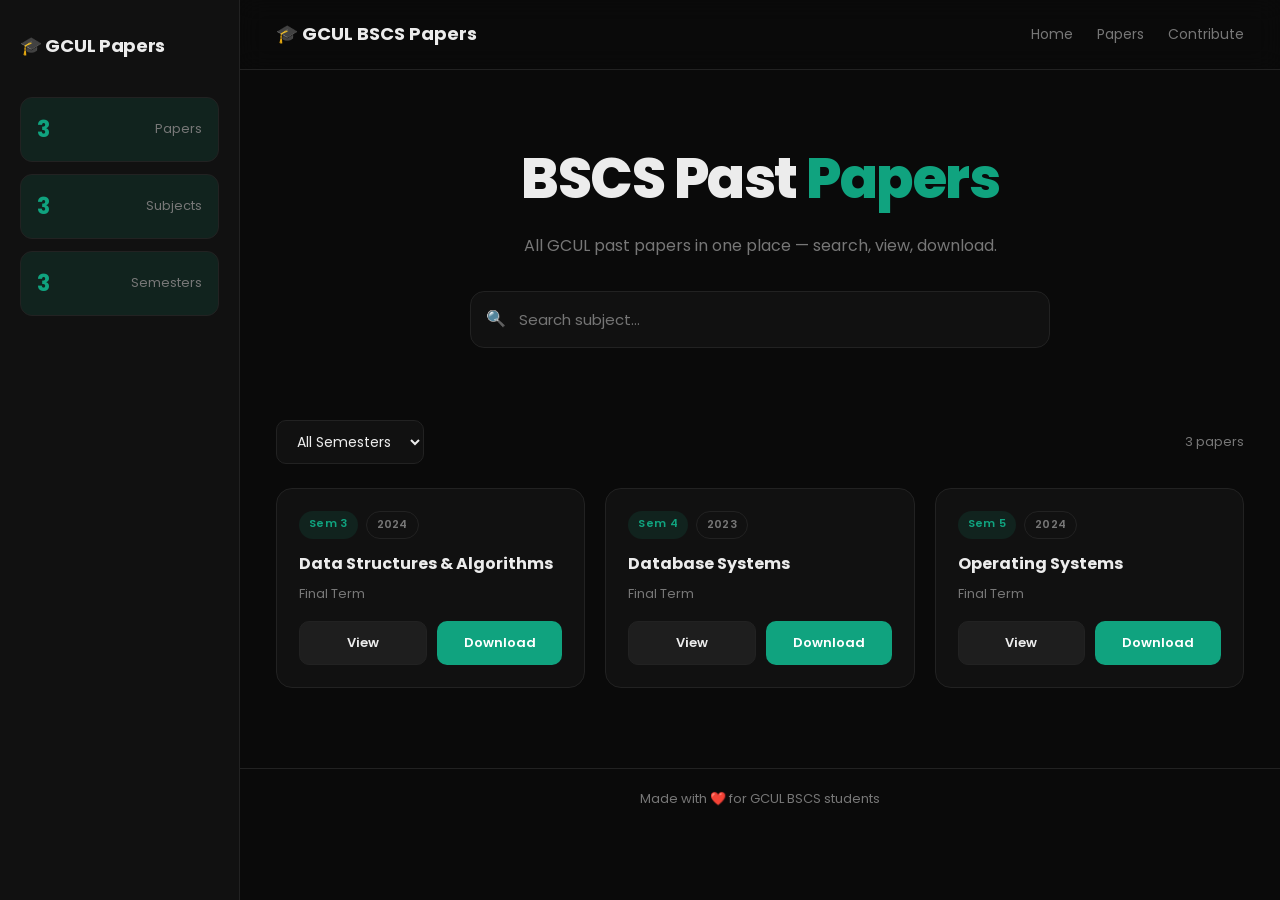
==== index.html @ c19dc718 "download papers" ====
<!DOCTYPE html>
<html lang="en">

<head>
  <meta charset="UTF-8">
  <meta name="viewport" content="width=device-width, initial-scale=1.0">
  <title>GCUL BSCS Past Papers</title>

  <!-- Fonts -->
  <link rel="preconnect" href="https://fonts.googleapis.com">
  <link href="https://fonts.googleapis.com/css2?family=Poppins:wght@700;800&family=DM+Sans:wght@400;500;600&display=swap" rel="stylesheet">

  <link rel="stylesheet" href="style.css">
</head>

<body>

  <div class="app">

    <!-- ═══ SIDEBAR ═══ -->
    <aside class="sidebar">
      <div class="sidebar-logo">🎓 GCUL Papers</div>

      <div class="sidebar-stats">
        <div class="stat-pill">
          <strong id="statPapers">—</strong>
          <span>Papers</span>
        </div>
        <div class="stat-pill">
          <strong id="statSubjects">—</strong>
          <span>Subjects</span>
        </div>
        <div class="stat-pill">
          <strong id="statSemesters">—</strong>
          <span>Semesters</span>
        </div>
      </div>
    </aside>

    <!-- ═══ MAIN ═══ -->
    <div class="main">

      <!-- Topbar -->
      <nav class="topbar">
        <div class="topbar-logo">🎓 GCUL BSCS Papers</div>
        <div class="topbar-links">
          <a href="#">Home</a>
          <a href="#">Papers</a>
          <a href="https://docs.google.com/forms/d/e/1FAIpQLSeq7TWEACE-MM3ygQIivQnmzA0lIj3M50cFX8qY-OZixLowgA/viewform?usp=publish-editor">Contribute</a>
        </div>
      </nav>

      <!-- Hero -->
      <section class="hero">
        <h1>BSCS Past <span>Papers</span></h1>
        <p>All GCUL past papers in one place — search, view, download.</p>

        <div class="search-wrap">
          <span class="search-icon">🔍</span>
          <input id="searchInput" type="text" placeholder="Search subject…" autocomplete="off">
        </div>
      </section>

      <!-- Toolbar -->
      <div class="toolbar">
        <select id="semesterFilter">
          <option value="">All Semesters</option>
          <option value="1">Semester 1</option>
          <option value="2">Semester 2</option>
          <option value="3">Semester 3</option>
          <option value="4">Semester 4</option>
          <option value="5">Semester 5</option>
          <option value="6">Semester 6</option>
          <option value="7">Semester 7</option>
          <option value="8">Semester 8</option>
        </select>

        <span id="resultCount"></span>
      </div>

      <!-- Papers Grid -->
      <div class="papers-grid" id="papersGrid">
        <p class="state-msg">Loading papers…</p>
      </div>

      <footer>Made with ❤️ for GCUL BSCS students</footer>
    </div>

  </div><!-- /.app -->

  <!-- ═══ PDF MODAL ═══ -->
  <div class="modal-overlay" id="pdfModal">
    <div class="modal-box">
      <div class="modal-header">
        <span id="pdfTitle">Paper Preview</span>
        <button class="modal-close" id="closeModal">✕</button>
      </div>
      <iframe id="pdfViewer" src=""></iframe>
    </div>
  </div>

  <script src="script.js"></script>
</body>

</html>
---- style.css ----
/* ============================================================
   TOKENS — change once, updates everything
   ============================================================ */
:root {
  --bg:          #0a0a0a;
  --surface:     #111111;
  --border:      #222222;
  --border-hover:#10a37f44;
  --text:        #ececec;
  --muted:       #777777;
  --accent:      #10a37f;
  --accent-dim:  rgba(16,163,127,.12);
  --radius-card: 16px;
  --radius-btn:  10px;
  --radius-badge:50px;
  --font-main:   'Poppins', sans-serif;
  --font-body:   'Poppins', sans-serif;
  --transition:  .2s ease;
}

/* ============================================================
   RESET & BASE
   ============================================================ */
*, *::before, *::after { box-sizing: border-box; margin: 0; padding: 0; }

body {
  font-family: var(--font-body);
  background: var(--bg);
  color: var(--text);
  min-height: 100vh;
  line-height: 1.6;
}

/* ============================================================
   LAYOUT
   ============================================================ */
.app {
  display: grid;
  grid-template-columns: 240px 1fr;
  min-height: 100vh;
}

@media (max-width: 860px) {
  .app { grid-template-columns: 1fr; }
  .sidebar { display: none; }
}

/* ============================================================
   SIDEBAR
   ============================================================ */
.sidebar {
  background: var(--surface);
  border-right: 1px solid var(--border);
  padding: 32px 20px;
  position: sticky;
  top: 0;
  height: 100vh;
  display: flex;
  flex-direction: column;
  gap: 36px;
}

.sidebar-logo {
  font-family: var(--font-main);
  font-size: 18px;
  font-weight: 700;
  letter-spacing: -.3px;
}

.sidebar-stats {
  display: flex;
  flex-direction: column;
  gap: 12px;
}

.stat-pill {
  background: var(--accent-dim);
  border: 1px solid var(--border);
  border-radius: 12px;
  padding: 14px 16px;
  display: flex;
  justify-content: space-between;
  align-items: center;
}

.stat-pill strong {
  font-family: var(--font-main);
  font-size: 22px;
  color: var(--accent);
}

.stat-pill span { color: var(--muted); font-size: 13px; }

/* ============================================================
   MAIN CONTENT
   ============================================================ */
.main { overflow-x: hidden; }

/* ── Topbar ── */
.topbar {
  display: flex;
  justify-content: space-between;
  align-items: center;
  padding: 20px 36px;
  border-bottom: 1px solid var(--border);
  position: sticky;
  top: 0;
  background: rgba(10,10,10,.9);
  backdrop-filter: blur(12px);
  z-index: 50;
}

.topbar-logo {
  font-family: var(--font-main);
  font-size: 18px;
  font-weight: 700;
}

.topbar-links { display: flex; gap: 24px; }

.topbar-links a {
  color: var(--muted);
  text-decoration: none;
  font-size: 14px;
  transition: color var(--transition);
}

.topbar-links a:hover { color: var(--text); }

@media (max-width: 520px) { .topbar-links { display: none; } }

/* ── Hero ── */
.hero {
  padding: 64px 36px 40px;
  text-align: center;
}

.hero h1 {
  font-family: var(--font-main);
  font-size: clamp(32px, 5vw, 56px);
  font-weight: 800;
  letter-spacing: -1.5px;
  margin-bottom: 10px;
}

.hero h1 span { color: var(--accent); }

.hero p {
  color: var(--muted);
  font-size: 16px;
  margin-bottom: 32px;
}

/* ── Search ── */
.search-wrap {
  max-width: 580px;
  margin: 0 auto;
  position: relative;
}

.search-wrap input {
  width: 100%;
  padding: 16px 20px 16px 48px;
  background: var(--surface);
  border: 1px solid var(--border);
  border-radius: 14px;
  color: var(--text);
  font-family: var(--font-body);
  font-size: 15px;
  outline: none;
  transition: border-color var(--transition);
}

.search-wrap input:focus { border-color: var(--accent); }

.search-icon {
  position: absolute;
  left: 16px;
  top: 50%;
  transform: translateY(-50%);
  color: var(--muted);
  font-size: 16px;
  pointer-events: none;
}

/* ── Toolbar (filter + count) ── */
.toolbar {
  display: flex;
  align-items: center;
  gap: 16px;
  padding: 0 36px;
  margin: 32px 0 24px;
  flex-wrap: wrap;
}

.toolbar select {
  background: var(--surface);
  color: var(--text);
  border: 1px solid var(--border);
  border-radius: 10px;
  padding: 10px 16px;
  font-family: var(--font-body);
  font-size: 14px;
  outline: none;
  cursor: pointer;
}

#resultCount {
  margin-left: auto;
  color: var(--muted);
  font-size: 13px;
}

/* ── Grid ── */
.papers-grid {
  display: grid;
  grid-template-columns: repeat(auto-fill, minmax(300px, 1fr));
  gap: 20px;
  padding: 0 36px 80px;
}

/* ── Card ── */
.paper-card {
  background: var(--surface);
  border: 1px solid var(--border);
  border-radius: var(--radius-card);
  padding: 22px;
  display: flex;
  flex-direction: column;
  gap: 10px;
  transition: border-color var(--transition), transform var(--transition);
}

.paper-card:hover {
  border-color: var(--border-hover);
  transform: translateY(-3px);
}

.card-top { display: flex; gap: 8px; flex-wrap: wrap; }

.badge {
  background: var(--accent-dim);
  color: var(--accent);
  font-size: 11px;
  font-weight: 600;
  padding: 4px 10px;
  border-radius: var(--radius-badge);
  letter-spacing: .3px;
}

.badge-year { color: var(--muted); background: transparent; border: 1px solid var(--border); }

.card-title {
  font-family: var(--font-main);
  font-size: 16px;
  font-weight: 700;
  line-height: 1.35;
  margin-top: 4px;
}

.card-type { color: var(--muted); font-size: 13px; }

/* push buttons to bottom */
.paper-card { justify-content: space-between; }

.card-buttons {
  display: flex;
  gap: 10px;
  margin-top: 6px;
}

/* ── Buttons ── */
.btn {
  flex: 1;
  padding: 11px;
  border: none;
  border-radius: var(--radius-btn);
  font-family: var(--font-body);
  font-size: 13px;
  font-weight: 600;
  cursor: pointer;
  transition: opacity var(--transition);
}

.btn:hover { opacity: .85; }

.btn-view     { background: #1e1e1e; color: var(--text); border: 1px solid var(--border); }
.btn-download { background: var(--accent); color: #fff; }

/* ── Empty / error state ── */
.state-msg {
  color: var(--muted);
  font-size: 14px;
  padding: 40px 0;
  text-align: center;
  grid-column: 1/-1;
}

/* ============================================================
   PDF MODAL
   ============================================================ */
.modal-overlay {
  position: fixed;
  inset: 0;
  background: rgba(0,0,0,.8);
  display: none;
  justify-content: center;
  align-items: center;
  z-index: 999;
}

.modal-overlay.active { display: flex; }

.modal-box {
  width: 96%;
  height: 92vh;
  background: var(--surface);
  border: 1px solid var(--border);
  border-radius: 18px;
  overflow: hidden;
  display: flex;
  flex-direction: column;
}

.modal-header {
  display: flex;
  justify-content: space-between;
  align-items: center;
  padding: 16px 22px;
  border-bottom: 1px solid var(--border);
  font-family: var(--font-main);
  font-weight: 700;
}

.modal-close {
  background: none;
  border: none;
  color: var(--muted);
  font-size: 22px;
  cursor: pointer;
  line-height: 1;
  transition: color var(--transition);
}

.modal-close:hover { color: var(--text); }

#pdfViewer {
  flex: 1;
  width: 100%;
  border: none;
  background: #fff;
}

/* ============================================================
   FOOTER
   ============================================================ */
footer {
  border-top: 1px solid var(--border);
  padding: 20px 36px;
  color: var(--muted);
  font-size: 13px;
  text-align: center;
}
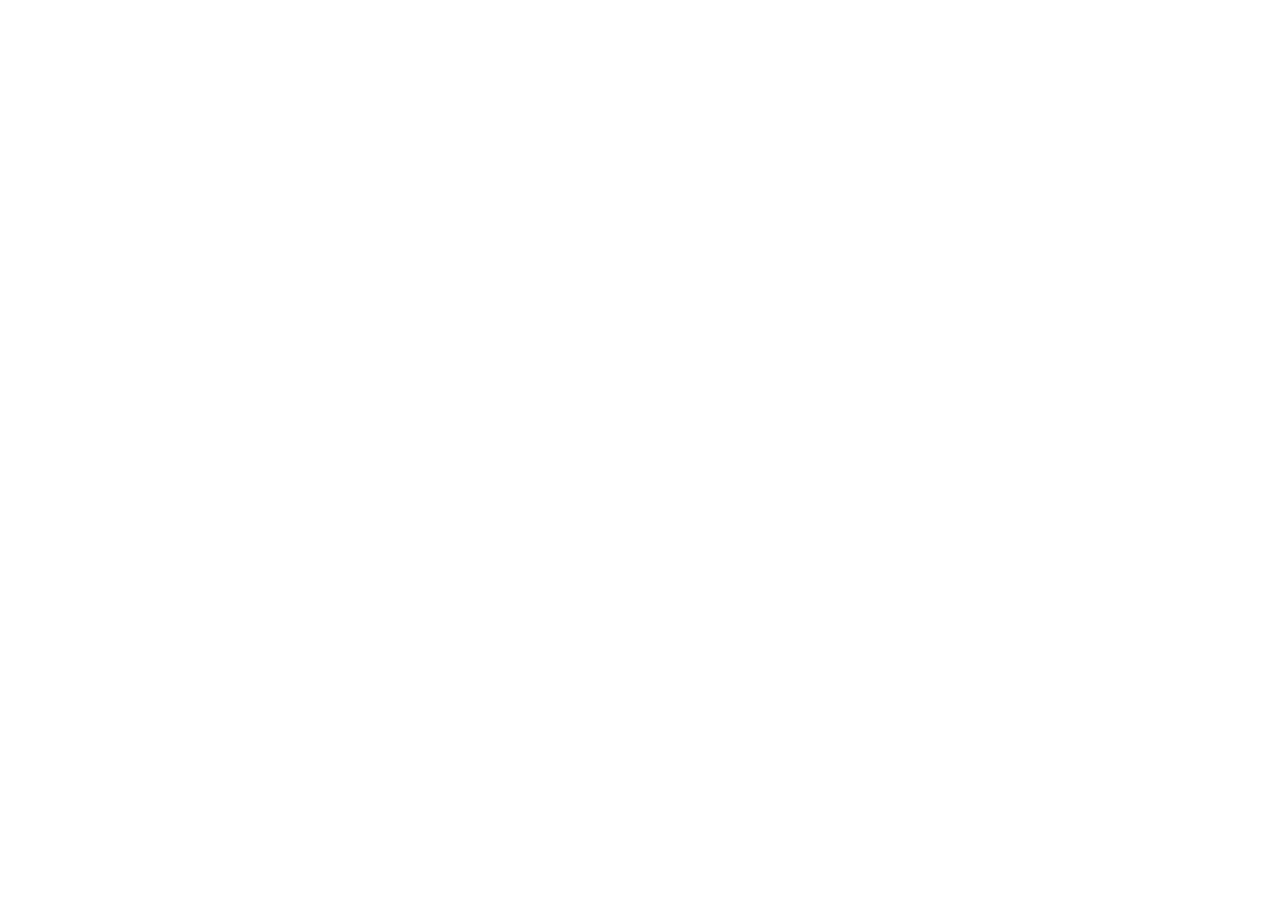
==== commit e3490fdf: "files deleted to clear pdf directory" ====
--- a/index.html
+++ b/index.html
@@ -1,105 +1,22 @@
-<!DOCTYPE html>
-<html lang="en">
-
-<head>
-  <meta charset="UTF-8">
-  <meta name="viewport" content="width=device-width, initial-scale=1.0">
-  <title>GCUL BSCS Past Papers</title>
-
-  <!-- Fonts -->
-  <link rel="preconnect" href="https://fonts.googleapis.com">
-  <link href="https://fonts.googleapis.com/css2?family=Poppins:wght@700;800&family=DM+Sans:wght@400;500;600&display=swap" rel="stylesheet">
-
-  <link rel="stylesheet" href="style.css">
-</head>
-
-<body>
-
-  <div class="app">
-
-    <!-- ═══ SIDEBAR ═══ -->
-    <aside class="sidebar">
-      <div class="sidebar-logo">🎓 GCUL Papers</div>
-
-      <div class="sidebar-stats">
-        <div class="stat-pill">
-          <strong id="statPapers">—</strong>
-          <span>Papers</span>
-        </div>
-        <div class="stat-pill">
-          <strong id="statSubjects">—</strong>
-          <span>Subjects</span>
-        </div>
-        <div class="stat-pill">
-          <strong id="statSemesters">—</strong>
-          <span>Semesters</span>
-        </div>
-      </div>
-    </aside>
-
-    <!-- ═══ MAIN ═══ -->
-    <div class="main">
-
-      <!-- Topbar -->
-      <nav class="topbar">
-        <div class="topbar-logo">🎓 GCUL BSCS Papers</div>
-        <div class="topbar-links">
-          <a href="#">Home</a>
-          <a href="#">Papers</a>
-          <a href="https://docs.google.com/forms/d/e/1FAIpQLSeq7TWEACE-MM3ygQIivQnmzA0lIj3M50cFX8qY-OZixLowgA/viewform?usp=publish-editor">Contribute</a>
-        </div>
-      </nav>
-
-      <!-- Hero -->
-      <section class="hero">
-        <h1>BSCS Past <span>Papers</span></h1>
-        <p>All GCUL past papers in one place — search, view, download.</p>
-
-        <div class="search-wrap">
-          <span class="search-icon">🔍</span>
-          <input id="searchInput" type="text" placeholder="Search subject…" autocomplete="off">
-        </div>
-      </section>
-
-      <!-- Toolbar -->
-      <div class="toolbar">
-        <select id="semesterFilter">
-          <option value="">All Semesters</option>
-          <option value="1">Semester 1</option>
-          <option value="2">Semester 2</option>
-          <option value="3">Semester 3</option>
-          <option value="4">Semester 4</option>
-          <option value="5">Semester 5</option>
-          <option value="6">Semester 6</option>
-          <option value="7">Semester 7</option>
-          <option value="8">Semester 8</option>
-        </select>
-
-        <span id="resultCount"></span>
-      </div>
-
-      <!-- Papers Grid -->
-      <div class="papers-grid" id="papersGrid">
-        <p class="state-msg">Loading papers…</p>
-      </div>
-
-      <footer>Made with ❤️ for GCUL BSCS students</footer>
-    </div>
-
-  </div><!-- /.app -->
-
-  <!-- ═══ PDF MODAL ═══ -->
-  <div class="modal-overlay" id="pdfModal">
-    <div class="modal-box">
-      <div class="modal-header">
-        <span id="pdfTitle">Paper Preview</span>
-        <button class="modal-close" id="closeModal">✕</button>
-      </div>
-      <iframe id="pdfViewer" src=""></iframe>
-    </div>
-  </div>
-
-  <script src="script.js"></script>
-</body>
-
+<!DOCTYPE html>
+<html lang="en">
+<head>
+    <meta charset="UTF-8">
+    <meta name="viewport" content="width=device-width, initial-scale=1.0">
+    <title>GCUL Papers AI</title>
+
+  <!-- Fonts -->
+  <link rel="preconnect" href="https://fonts.googleapis.com">
+  <link href="https://fonts.googleapis.com/css2?family=Poppins:wght@700;800&family=DM+Sans:wght@400;500;600&display=swap" rel="stylesheet">
+
+  <!-- Google Identity Services (for login) -->
+  <script src="https://accounts.google.com/gsi/client" async defer></script>
+
+</head>
+<body>
+    <div class="app">
+        <!-- Sidebar -->
+         
+    </div>
+</body>
 </html>
